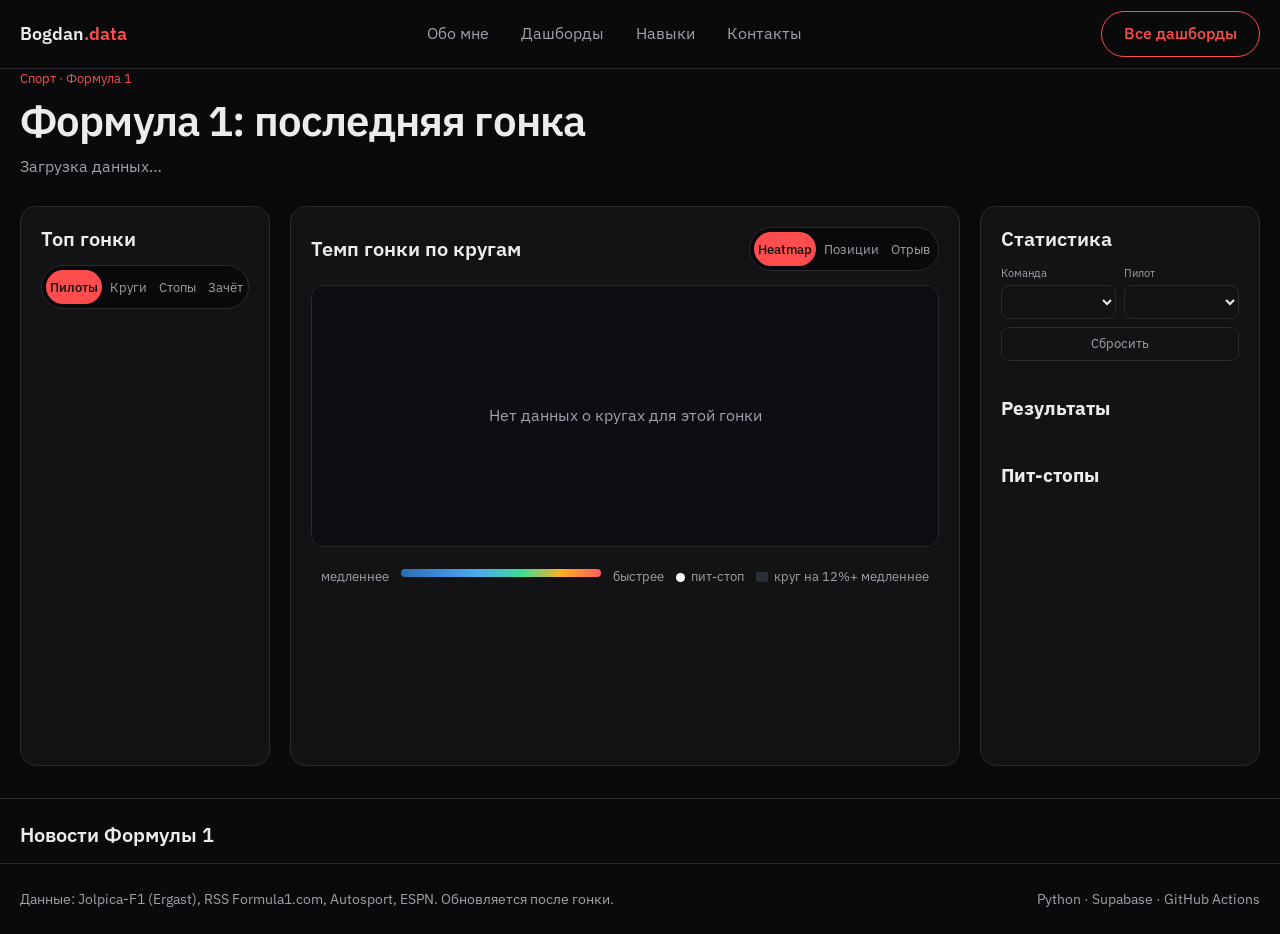
==== f1.html @ da3ca157 "Add files via upload" ====
<!doctype html>
<html lang="ru">
<head>
<meta charset="utf-8">
<meta name="viewport" content="width=device-width, initial-scale=1">
<title>Формула 1: последняя гонка | Bogdan Pinashin</title>
<meta name="description" content="Темп гонки по кругам, позиции, пит-стопы, чемпионат и новости последнего Гран-при Формулы 1.">
<meta name="theme-color" content="#0A0A0C">
<link rel="preconnect" href="https://fonts.googleapis.com">
<link rel="preconnect" href="https://fonts.gstatic.com" crossorigin>
<link rel="stylesheet" href="https://fonts.googleapis.com/css2?family=IBM+Plex+Mono:wght@400;500&family=IBM+Plex+Sans:wght@400;500;600&display=swap">
<link rel="stylesheet" href="style.css">
<link rel="stylesheet" href="sport.css">
<link rel="stylesheet" href="f1.css">
</head>
<body class="sport f1">

<header class="top">
  <div class="w">
    <a class="logo" href="index.html">Bogdan<span>.data</span></a>
    <nav class="nav" aria-label="Основное меню">
      <a href="index.html#about">Обо мне</a>
      <a href="index.html#dashboards">Дашборды</a>
      <a href="index.html#skills">Навыки</a>
      <a href="index.html#contacts">Контакты</a>
    </nav>
    <a class="btn" href="index.html#dashboards" style="border-color:var(--ac);color:var(--ac)">Все дашборды</a>
  </div>
</header>

<main>
  <section class="w head">
    <div class="lbl">Спорт · Формула 1</div>
    <h1 id="title">Формула 1: последняя гонка</h1>
    <p class="mu" id="subtitle">Загрузка данных…</p>
    <div class="results" id="results" role="group" aria-label="Подиум"></div>
  </section>

  <section class="w board">

    <!-- СЛЕВА: Топы -->
    <aside class="side side-left" aria-label="Лучшие пилоты, круги и пит-стопы">
      <h2>Топ гонки</h2>
      <p class="mu note" id="leftNote"></p>
      <div class="seg" role="group" aria-label="Что показать" id="leftTabs">
        <button type="button" data-view="drivers" aria-pressed="true">Пилоты</button>
        <button type="button" data-view="laps" aria-pressed="false">Круги</button>
        <button type="button" data-view="pits" aria-pressed="false">Стопы</button>
        <button type="button" data-view="standings" aria-pressed="false">Зачёт</button>
      </div>
      <ol class="rank-list" id="leftList"></ol>
    </aside>

    <!-- ЦЕНТР: Heatmap гонки -->
    <div class="card map-card">
      <div class="map-top">
        <h2 id="chartTitle">Темп гонки</h2>
        <div class="seg" role="group" aria-label="Режим графика" id="modes" style="width: auto; margin-bottom: 0;">
          <button type="button" data-mode="heat" aria-pressed="true">Heatmap</button>
          <button type="button" data-mode="pos" aria-pressed="false">Позиции</button>
          <button type="button" data-mode="gap" aria-pressed="false">Отрыв</button>
        </div>
      </div>
      <div class="chart" id="chart">
        <canvas id="cv" role="img" aria-label="График гонки"></canvas>
        <div class="tip" id="tip" hidden></div>
        <div class="empty" id="mapEmpty" hidden>Нет данных о кругах для этой гонки</div>
      </div>
      <div class="legend" id="legend"></div>
    </div>

    <!-- СПРАВА: Фильтры и статистика -->
    <aside class="side side-right" aria-label="Статистика гонки">
      <h2>Статистика</h2>
      <div class="filters">
        <label>Команда<select class="in" id="fTeam"></select></label>
        <label>Пилот<select class="in" id="fDriver"></select></label>
        <button type="button" class="reset" id="fReset">Сбросить</button>
      </div>
      <p class="mu note" id="selLabel"></p>
      <div class="kpis" id="kpis"></div>

      <h3>Результаты</h3>
      <div class="scroll"><table id="resTable"></table></div>

      <h3>Пит-стопы</h3>
      <div class="scroll"><table id="pitTable"></table></div>
    </aside>
  </section>

  <section class="w news-section">
    <h2>Новости Формулы 1</h2>
    <p class="mu note" id="newsNote"></p>
    <ul class="news" id="news"></ul>
  </section>
</main>

<footer>
  <div class="w mu">
    <span>Данные: Jolpica-F1 (Ergast), RSS Formula1.com, Autosport, ESPN. Обновляется после гонки.</span>
    <span>Python · Supabase · GitHub Actions</span>
  </div>
</footer>

<script src="f1.js"></script>
</body>
</html>
---- style.css ----
:root{
  --bg:#0A0A0C; --sf:#131316; --bd:#2A2A30; --tx:#ECECEF; --mu:#A0A0AA; --ac:#FF8A1F;
  --sans:'IBM Plex Sans',system-ui,sans-serif; --mono:'IBM Plex Mono',ui-monospace,monospace;
}
*{box-sizing:border-box}
html{scroll-behavior:smooth;scroll-padding-top:84px}
@media (prefers-reduced-motion:reduce){html{scroll-behavior:auto}}
body{margin:0;background:var(--bg);color:var(--tx);font-family:var(--sans);line-height:1.6;font-size:16px}
a{color:inherit;text-decoration:none}
a:focus-visible,button:focus-visible,input:focus-visible,textarea:focus-visible{outline:2px solid var(--ac);outline-offset:3px}
.w{max-width:1160px;margin:0 auto;padding:0 28px}
.row{display:flex;flex-wrap:wrap;gap:24px;align-items:center}
.mu{color:var(--mu)}
.mono{font-family:var(--mono)}
.card{background:var(--sf);border:1px solid var(--bd);border-radius:14px;padding:22px}
.btn{display:inline-flex;align-items:center;min-height:46px;padding:0 22px;border-radius:999px;font-weight:500;border:1px solid var(--bd);transition:border-color .15s,color .15s}
.btn:hover{border-color:var(--ac)}
.pri{background:var(--ac);color:#0A0A0C;border-color:var(--ac)}
.pri:hover{filter:brightness(1.08)}
.sec{border-top:1px solid var(--bd);padding:56px 0}
.lbl{color:var(--ac);font-size:13px;margin-bottom:8px}
h2{margin:0 0 22px;font-size:30px;line-height:1.2;font-weight:600}

/* шапка */
.top{position:sticky;top:0;z-index:10;background:rgba(10,10,12,.9);backdrop-filter:blur(8px);border-bottom:1px solid var(--bd)}
.top .w{display:flex;align-items:center;justify-content:space-between;min-height:68px;gap:16px}
.logo{font-weight:600;font-size:18px;white-space:nowrap}
.logo span{color:var(--ac)}
.nav{display:flex;gap:4px;overflow-x:auto;scrollbar-width:none}
.nav::-webkit-scrollbar{display:none}
.nav a{padding:0 14px;min-height:44px;display:flex;align-items:center;color:var(--mu);white-space:nowrap;border-radius:10px}
.nav a:hover{color:var(--tx)}

/* hero */
.hero{display:flex;flex-wrap:wrap;gap:48px;align-items:center;padding-top:64px;padding-bottom:64px}
.hero .txt{flex:1 1 440px}
h1{margin:6px 0 10px;font-size:clamp(40px,6vw,68px);line-height:1.05;font-weight:600;letter-spacing:-0.02em}
h1 span{color:var(--ac)}
.role{font-size:22px;margin-bottom:14px}
.hero p{max-width:48ch;margin:0 0 26px}
.status{display:flex;align-items:center;gap:10px;margin-top:22px;font-size:14px;color:var(--mu)}
.status i{width:8px;height:8px;border-radius:50%;background:#3DDC97}
.social{display:flex;flex-wrap:wrap;gap:10px;margin-top:14px}
.social .btn{font-family:var(--mono);font-size:17px}
.art{flex:1 1 360px;display:flex;justify-content:center}
.stage{position:relative;width:min(100%,440px);aspect-ratio:1/1}
.ring{position:absolute;inset:6%;border-radius:50%;border:2px solid var(--ac);opacity:.8}
.stage img{position:absolute;inset:11%;width:78%;height:78%;border-radius:50%;object-fit:cover;object-position:40% 40%;border:1px solid var(--bd);background:var(--sf)}
.chip{position:absolute;display:flex;align-items:center;gap:8px;padding:8px 14px;border-radius:12px;background:var(--sf);border:1px solid var(--bd);font-family:var(--mono);font-size:13px}
.btn {
    display: inline-flex;
    align-items: center;
    justify-content: center;
    gap: 10px; /* Отступ между иконкой и текстом */
}

/* При желании можно сделать иконки чуть крупнее самого текста */
.btn i {
    font-size: 1.2em; 
}


.chip svg{width:16px;height:16px;display:block}

/* обо мне */
.two{display:flex;flex-wrap:wrap;gap:48px;align-items:flex-start}
.facts{display:grid;gap:12px}
.facts div{display:flex;flex-wrap:wrap;justify-content:space-between;gap:8px}

/* дашборды */
.dash{display:grid;grid-template-columns:repeat(auto-fit,minmax(200px,1fr));gap:16px}
.dash a{border-top:3px solid var(--c);transition:transform .15s,border-color .15s}
.dash a:hover{transform:translateY(-3px)}
.dash b{font-size:18px}
.dash p{margin:8px 0 14px;font-size:15px;color:var(--mu)}
.dash span{font-family:var(--mono);font-size:13px;color:var(--c)}

/* навыки */
.skill{display:flex;justify-content:space-between;gap:8px}
.bar{height:6px;border-radius:3px;background:var(--bd);margin:8px 0 18px}
.bar i{display:block;height:100%;border-radius:3px;background:var(--ac)}
.tiles{display:grid;grid-template-columns:repeat(auto-fit,minmax(100px,1fr));gap:12px}
.tile{border:1px solid var(--bd);border-radius:12px;padding:16px 8px;text-align:center;background:var(--sf);font-family:var(--mono);font-size:13px;display:flex;flex-direction:column;align-items:center;gap:10px;transition:border-color .15s,transform .15s}
.tile:hover{border-color:var(--ac);transform:translateY(-2px)}
.tile svg{width:28px;height:28px;display:block}

/* форма */
form{display:grid;gap:12px}
label{font-size:14px;color:var(--mu)}
.in{width:100%;min-height:46px;background:var(--sf);border:1px solid var(--bd);border-radius:10px;color:var(--tx);padding:0 14px;font:inherit}
textarea.in{padding:12px 14px;resize:vertical}
.in:focus{border-color:var(--ac)}
button.btn{cursor:pointer;font:inherit;font-weight:500;justify-self:start}

footer{border-top:1px solid var(--bd);padding:24px 0;font-size:14px}
footer .w{display:flex;flex-wrap:wrap;justify-content:space-between;gap:12px}

@media (max-width:760px){
  .logo,.top .btn{display:none}
  .top .w{justify-content:flex-start}
  .hero{padding-top:36px}
  .chip{font-size:12px;padding:6px 10px;gap:6px}
  .chip svg{width:14px;height:14px}
}
---- sport.css ----
/* Страница спорта: акцент раздела синий, остальное берётся из style.css */
body.sport{--ac:#4DA3FF;--pink:#FF5C8A;--green:#3DDC97}

/* Ограничитель ширины 1480px и центрирование экрана */
body.sport .w{max-width:1586px; margin:0 auto; width:100%; padding:0 20px;}

select.in{color-scheme:dark;appearance:auto;padding-right:10px;width:100%}
.head{padding-top:24px;padding-bottom:16px}
.head h1{font-size:clamp(28px,4vw,42px);margin:0 0 10px;line-height:1.1;font-weight:600;letter-spacing:-.02em}
.head .mu{margin:0 0 16px}
section.w{margin-bottom:20px}
.card h2, .side h2{font-size:20px;margin:0 0 14px}
.card h3{font-size:15px;margin:16px 0 10px;color:var(--mu);font-weight:500}
.note{font-size:14px;margin:0 0 14px}

/* Итоги матчей сверху (карусель) */
.results{display:flex;gap:10px;overflow-x:auto;padding-bottom:10px;scrollbar-width:thin}
.chip-game{flex:0 0 auto;display:flex;align-items:center;gap:12px;min-height:44px;padding:8px 16px;background:var(--bg);border:1px solid var(--bd);border-radius:12px;color:var(--tx);cursor:pointer;font:inherit}
.chip-game:hover{border-color:var(--ac)}
.chip-game[aria-pressed=true]{background:var(--sf);border-color:var(--ac);box-shadow:0 0 0 1px var(--ac) inset}
.chip-game b{font-family:var(--mono);font-weight:500}
.chip-game .win{color:var(--tx)} .chip-game .lose{color:var(--mu)}

/* Переключатели табов (Игроки / Двойки / Тройки) */
.seg{display:flex;width:100%;gap:4px;padding:4px;background:var(--bg);border:1px solid var(--bd);border-radius:999px;margin-bottom:14px}
.seg button{flex:1;min-height:34px;padding:0 4px;border:0;border-radius:999px;background:transparent;color:var(--mu);font:inherit;font-size:12.5px;cursor:pointer;white-space:nowrap}
.seg button[aria-pressed=true]{background:var(--ac);color:#0A0A0C;font-weight:500}
.seg button:hover:not([aria-pressed=true]){color:var(--tx)}
.seg button[hidden]{display:none}

/* =========================================
   СЦЕНА (DASHBOARD GRID) 
   Слева лучшие -> По центру карта -> Справа стата 
========================================= */
.board{
  display:grid;
  grid-template-columns:minmax(250px,.9fr) minmax(0,2.7fr) minmax(290px,.95fr);
  gap:20px;
  align-items:stretch;
}
.board > .card, .board > .side{
  min-width:0;margin:0;
  background:var(--sf);padding:20px;border-radius:16px;border:1px solid var(--bd);
}
/* Боковые колонки не растягивают строку: высоту задаёт карта, лишнее прокручивается внутри */
.board > .side{contain:size;overflow-y:auto;scrollbar-width:thin;min-height:560px}

/* --- ЦЕНТР: Карта бросков --- */
.map-top{display:flex;flex-wrap:wrap;justify-content:space-between;align-items:center;gap:12px;margin-bottom:14px}
.map-top h2{margin:0}
.court{position:relative;width:min(100%, max(420px, calc((100vh - 250px) * 1.0638)));aspect-ratio:500/470;border-radius:12px;overflow:hidden;background:#0E141C;border:1px solid var(--bd);margin:0 auto}
.court canvas, .court svg{position:absolute;inset:0;width:100%;height:100%}
.court svg{color:rgba(255,255,255,.28);pointer-events:none}
.empty[hidden]{display:none}
.empty{position:absolute;inset:0;display:grid;place-items:center;color:var(--mu);background:rgba(10,10,12,.6);text-align:center;padding:20px}
.legend{display:flex;align-items:center;justify-content:center;gap:12px;flex-wrap:wrap;margin-top:14px;font-size:13px;color:var(--mu)}
.legend .bar{width:200px;height:8px;border-radius:4px}

/* --- СПРАВА: Фильтры и стата --- */
.filters{display:grid;grid-template-columns:1fr 1fr;gap:8px;margin:0 0 12px}
.filters label{display:block;margin:0;font-size:11px;color:var(--mu)}
.filters .in{min-height:34px;font-size:13px;padding:0 8px;margin:3px 0 0;border-radius:8px}
.filters label:nth-child(3){grid-column:1/-1}
.filters .reset{align-self:end;min-height:34px;border:1px solid var(--bd);border-radius:8px;background:transparent;color:var(--mu);font:inherit;font-size:13px;cursor:pointer}
.filters .reset:hover{color:var(--tx);border-color:var(--ac)}
.kpis{display:grid;grid-template-columns:repeat(3,1fr);gap:8px;margin-bottom:14px}
.kpi{background:var(--bg);border:1px solid var(--bd);border-radius:10px;padding:8px 4px;text-align:center}
.kpi .v{font-family:var(--mono);font-size:17px;line-height:1.2}
.kpi .l{font-size:11px;color:var(--mu);margin-top:2px;line-height:1.2}

/* Таблицы (справа внизу) */
.scroll{overflow-x:auto;scrollbar-width:thin}
table{width:100%;border-collapse:collapse;font-size:13px}
th,td{padding:8px 6px;text-align:right;border-bottom:1px solid var(--bd);white-space:nowrap}
th:first-child,td:first-child{text-align:left}
th{color:var(--mu);font-weight:500;font-size:12px;text-transform:uppercase;letter-spacing:0.05em}
td.mono,.mono{font-family:var(--mono)}
.share{display:block;height:4px;border-radius:2px;background:var(--bd);margin-top:5px;min-width:44px}
.share i{display:block;height:100%;border-radius:3px;background:var(--ac)}

/* --- СЛЕВА: Списки лучших (rank-list) --- */
.rank-list{list-style:none;margin:0;padding:0;display:grid;gap:8px}
.rank-list li{display:grid;grid-template-columns:26px 1fr auto;gap:10px;align-items:center;padding:10px 12px;background:var(--bg);border:1px solid var(--bd);border-radius:12px}
.rank{font-family:var(--mono);font-size:18px;color:var(--ac)}
.who b{display:block;font-weight:500;font-size:14px;line-height:1.35}
.who span{display:block;font-size:12px;color:var(--mu);margin-top:2px}
.score{font-family:var(--mono);font-size:18px;text-align:right}
.score small{display:block;font-size:11px;color:var(--mu);text-transform:uppercase}

/* =========================================
   НОВОСТИ (ПОД СЦЕНОЙ)
========================================= */
.board{margin-bottom:0}
body.sport .news-section {
  margin-top: 32px;
  padding-top: 24px;
  border-top: 1px solid var(--bd);
}
.news-section h2 {font-size: 20px; margin-bottom: 16px;}
.news{list-style:none;margin:0;padding:0;display:grid;grid-template-columns:repeat(auto-fill,minmax(320px,1fr));gap:12px}
.news li{padding:16px;background:var(--bg);border:1px solid var(--bd);border-radius:12px}
.news a{display:-webkit-box;-webkit-line-clamp:2;-webkit-box-orient:vertical;overflow:hidden;font-size:14px;font-weight:500;line-height:1.4}
.news a:hover{color:var(--ac)}
.news .meta{display:block;font-size:12px;color:var(--mu);margin-top:10px}
.error{color:var(--pink);font-size:14px;margin:10px 0}

/* =========================================
   АДАПТИВНОСТЬ
========================================= */
@media (max-width:1280px){
  .board{grid-template-columns:250px minmax(0,1fr) 280px;}
}
@media (max-width:1024px){
  /* Узкий экран: карта сверху на всю ширину, боковые блоки под ней */
  .board{grid-template-columns:1fr 1fr;}
  .board > .side{contain:none;overflow:visible;min-height:0}
  .map-card{grid-column:1/-1;grid-row:1;}
  .court{width:100%}
}
@media (max-width:760px){
  /* Мобилка: одна колонка */
  .board{grid-template-columns:1fr;}
  .side-right{order:2;} 
  .side-left{order:3;}
  .head{padding-top:20px}
}
---- f1.css ----
/* Страница Формулы 1: общая сетка берётся из sport.css, здесь только отличия */
body.f1{--ac:#FF4D4D}
.filters .reset{grid-column:1/-1}
.chart{position:relative;width:100%;border-radius:12px;background:#0E141C;border:1px solid var(--bd);overflow:hidden}
.chart canvas{display:block;width:100%}
.tip{position:absolute;z-index:3;pointer-events:none;padding:6px 10px;border-radius:8px;background:rgba(10,10,12,.94);border:1px solid var(--bd);font-size:12px;line-height:1.4;white-space:nowrap;font-family:var(--mono)}
.tip[hidden]{display:none}
.legend .dot{display:inline-block;width:9px;height:9px;border-radius:50%;background:#fff;margin-right:6px;vertical-align:-1px}
.legend .gray{display:inline-block;width:12px;height:10px;border-radius:2px;background:#2A2F3A;margin-right:6px;vertical-align:-1px}
.team-dot{display:inline-block;width:9px;height:9px;border-radius:2px;margin-right:7px;vertical-align:0}
.chip-game .team-dot{margin:0}
td .team-dot{margin-right:6px}

/* KPI в узкой колонке: время круга не должно вылезать за ячейку */
.f1 .kpi{min-width:0;overflow:hidden}
.f1 .kpi .v{font-size:14px;white-space:nowrap}
.f1 .kpi .l{font-size:10.5px}
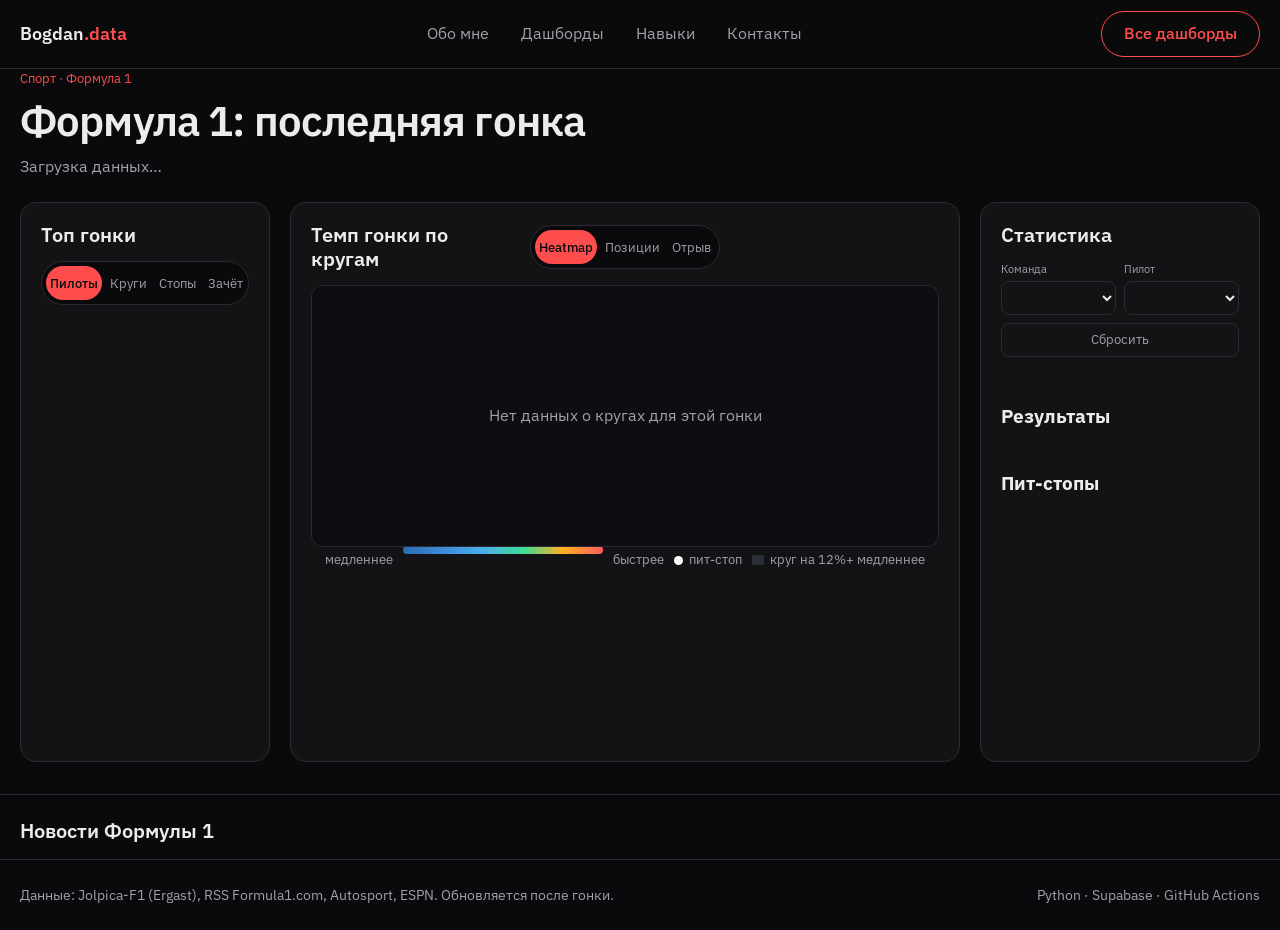
==== commit 92cda6d3: "Revert "переупаковка" This reverts commit d1fe6488740971054da1338d2464e15601ff1ac0." ====
--- a/f1.html
+++ b/f1.html
@@ -3,26 +3,27 @@
 <head>
 <meta charset="utf-8">
 <meta name="viewport" content="width=device-width, initial-scale=1">
+<link rel="icon" type="image/svg+xml" href="../assets/img/favicon.svg">
 <title>Формула 1: последняя гонка | Bogdan Pinashin</title>
 <meta name="description" content="Темп гонки по кругам, позиции, пит-стопы, чемпионат и новости последнего Гран-при Формулы 1.">
 <meta name="theme-color" content="#0A0A0C">
 <link rel="preconnect" href="https://fonts.googleapis.com">
 <link rel="preconnect" href="https://fonts.gstatic.com" crossorigin>
 <link rel="stylesheet" href="https://fonts.googleapis.com/css2?family=IBM+Plex+Mono:wght@400;500&family=IBM+Plex+Sans:wght@400;500;600&display=swap">
-<link rel="stylesheet" href="style.css">
-<link rel="stylesheet" href="sport.css">
-<link rel="stylesheet" href="f1.css">
+<link rel="stylesheet" href="../assets/css/style.css">
+<link rel="stylesheet" href="../assets/css/sport.css">
+<link rel="stylesheet" href="../assets/css/f1.css">
 </head>
 <body class="sport f1">
 
 <header class="top">
   <div class="w">
-    <a class="logo" href="index.html">Bogdan<span>.data</span></a>
+    <a class="logo" href="../index.html">Bogdan<span>.data</span></a>
     <nav class="nav" aria-label="Основное меню">
-      <a href="index.html#about">Обо мне</a>
-      <a href="index.html#dashboards">Дашборды</a>
-      <a href="index.html#skills">Навыки</a>
-      <a href="index.html#contacts">Контакты</a>
+      <a href="../index.html#about">Обо мне</a>
+      <a href="../index.html#dashboards">Дашборды</a>
+      <a href="../index.html#skills">Навыки</a>
+      <a href="../index.html#contacts">Контакты</a>
     </nav>
     <a class="btn" href="index.html#dashboards" style="border-color:var(--ac);color:var(--ac)">Все дашборды</a>
   </div>
@@ -102,6 +103,6 @@
   </div>
 </footer>
 
-<script src="f1.js"></script>
+<script src="../assets/js/f1.js"></script>
 </body>
 </html>
--- a/assets/css/style.css
+++ b/assets/css/style.css
@@ -0,0 +1,104 @@
+:root{
+  --bg:#0A0A0C; --sf:#131316; --bd:#2A2A30; --tx:#ECECEF; --mu:#A0A0AA; --ac:#FF8A1F;
+  --sans:'IBM Plex Sans',system-ui,sans-serif; --mono:'IBM Plex Mono',ui-monospace,monospace;
+}
+*{box-sizing:border-box}
+html{scroll-behavior:smooth;scroll-padding-top:84px}
+@media (prefers-reduced-motion:reduce){html{scroll-behavior:auto}}
+body{margin:0;background:var(--bg);color:var(--tx);font-family:var(--sans);line-height:1.6;font-size:16px}
+a{color:inherit;text-decoration:none}
+a:focus-visible,button:focus-visible,input:focus-visible,textarea:focus-visible{outline:2px solid var(--ac);outline-offset:3px}
+.w{max-width:1160px;margin:0 auto;padding:0 28px}
+.row{display:flex;flex-wrap:wrap;gap:24px;align-items:center}
+.mu{color:var(--mu)}
+.mono{font-family:var(--mono)}
+.card{background:var(--sf);border:1px solid var(--bd);border-radius:14px;padding:22px}
+.btn{display:inline-flex;align-items:center;min-height:46px;padding:0 22px;border-radius:999px;font-weight:500;border:1px solid var(--bd);transition:border-color .15s,color .15s}
+.btn:hover{border-color:var(--ac)}
+.pri{background:var(--ac);color:#0A0A0C;border-color:var(--ac)}
+.pri:hover{filter:brightness(1.08)}
+.sec{border-top:1px solid var(--bd);padding:56px 0}
+.lbl{color:var(--ac);font-size:13px;margin-bottom:8px}
+h2{margin:0 0 22px;font-size:30px;line-height:1.2;font-weight:600}
+
+/* шапка */
+.top{position:sticky;top:0;z-index:10;background:rgba(10,10,12,.9);backdrop-filter:blur(8px);border-bottom:1px solid var(--bd)}
+.top .w{display:flex;align-items:center;justify-content:space-between;min-height:68px;gap:16px}
+.logo{font-weight:600;font-size:18px;white-space:nowrap}
+.logo span{color:var(--ac)}
+.nav{display:flex;gap:4px;overflow-x:auto;scrollbar-width:none}
+.nav::-webkit-scrollbar{display:none}
+.nav a{padding:0 14px;min-height:44px;display:flex;align-items:center;color:var(--mu);white-space:nowrap;border-radius:10px}
+.nav a:hover{color:var(--tx)}
+
+/* hero */
+.hero{display:flex;flex-wrap:wrap;gap:48px;align-items:center;padding-top:64px;padding-bottom:64px}
+.hero .txt{flex:1 1 440px}
+h1{margin:6px 0 10px;font-size:clamp(40px,6vw,68px);line-height:1.05;font-weight:600;letter-spacing:-0.02em}
+h1 span{color:var(--ac)}
+.role{font-size:22px;margin-bottom:14px}
+.hero p{max-width:48ch;margin:0 0 26px}
+.status{display:flex;align-items:center;gap:10px;margin-top:22px;font-size:14px;color:var(--mu)}
+.status i{width:8px;height:8px;border-radius:50%;background:#3DDC97}
+.social{display:flex;flex-wrap:wrap;gap:10px;margin-top:14px}
+.social .btn{font-family:var(--mono);font-size:17px}
+.art{flex:1 1 360px;display:flex;justify-content:center}
+.stage{position:relative;width:min(100%,440px);aspect-ratio:1/1}
+.ring{position:absolute;inset:6%;border-radius:50%;border:2px solid var(--ac);opacity:.8}
+.stage img{position:absolute;inset:11%;width:78%;height:78%;border-radius:50%;object-fit:cover;object-position:40% 40%;border:1px solid var(--bd);background:var(--sf)}
+.chip{position:absolute;display:flex;align-items:center;gap:8px;padding:8px 14px;border-radius:12px;background:var(--sf);border:1px solid var(--bd);font-family:var(--mono);font-size:13px}
+.btn {
+    display: inline-flex;
+    align-items: center;
+    justify-content: center;
+    gap: 10px; /* Отступ между иконкой и текстом */
+}
+
+/* При желании можно сделать иконки чуть крупнее самого текста */
+.btn i {
+    font-size: 1.2em; 
+}
+
+
+.chip svg{width:16px;height:16px;display:block}
+
+/* обо мне */
+.two{display:flex;flex-wrap:wrap;gap:48px;align-items:flex-start}
+.facts{display:grid;gap:12px}
+.facts div{display:flex;flex-wrap:wrap;justify-content:space-between;gap:8px}
+
+/* дашборды */
+.dash{display:grid;grid-template-columns:repeat(auto-fit,minmax(200px,1fr));gap:16px}
+.dash a{border-top:3px solid var(--c);transition:transform .15s,border-color .15s}
+.dash a:hover{transform:translateY(-3px)}
+.dash b{font-size:18px}
+.dash p{margin:8px 0 14px;font-size:15px;color:var(--mu)}
+.dash span{font-family:var(--mono);font-size:13px;color:var(--c)}
+
+/* навыки */
+.skill{display:flex;justify-content:space-between;gap:8px}
+.bar{height:6px;border-radius:3px;background:var(--bd);margin:8px 0 18px}
+.bar i{display:block;height:100%;border-radius:3px;background:var(--ac)}
+.tiles{display:grid;grid-template-columns:repeat(auto-fit,minmax(100px,1fr));gap:12px;margin-top: 40px;}
+.tile{border:1px solid var(--bd);border-radius:12px;padding:16px 8px;text-align:center;background:var(--sf);font-family:var(--mono);font-size:13px;display:flex;flex-direction:column;align-items:center;gap:10px;transition:border-color .15s,transform .15s}
+.tile:hover{border-color:var(--ac);transform:translateY(-2px)}
+.tile svg{width:28px;height:28px;display:block}
+
+/* форма */
+form{display:grid;gap:12px}
+label{font-size:14px;color:var(--mu)}
+.in{width:100%;min-height:46px;background:var(--sf);border:1px solid var(--bd);border-radius:10px;color:var(--tx);padding:0 14px;font:inherit}
+textarea.in{padding:12px 14px;resize:vertical}
+.in:focus{border-color:var(--ac)}
+button.btn{cursor:pointer;font:inherit;font-weight:500;justify-self:start}
+
+footer{border-top:1px solid var(--bd);padding:24px 0;font-size:14px}
+footer .w{display:flex;flex-wrap:wrap;justify-content:space-between;gap:12px}
+
+@media (max-width:760px){
+  .logo,.top .btn{display:none}
+  .top .w{justify-content:flex-start}
+  .hero{padding-top:36px}
+  .chip{font-size:12px;padding:6px 10px;gap:6px}
+  .chip svg{width:14px;height:14px}
+}
--- a/assets/css/sport.css
+++ b/assets/css/sport.css
@@ -0,0 +1,219 @@
+/* Страница спорта: акцент раздела синий, остальное берётся из style.css */
+body.sport{--ac:#4DA3FF;--pink:#FF5C8A;--green:#3DDC97}
+
+/* Ограничитель ширины 1480px и центрирование экрана */
+body.sport .w{max-width:1586px; margin:0 auto; width:100%; padding:0 20px;}
+
+select.in{color-scheme:dark;appearance:auto;padding-right:10px;width:100%}
+.head{padding-top:24px;padding-bottom:16px}
+.head h1{font-size:clamp(28px,4vw,42px);margin:0 0 10px;line-height:1.1;font-weight:600;letter-spacing:-.02em}
+.head .mu{margin:0 0 16px}
+section.w{margin-bottom:20px}
+.card h2, .side h2{font-size:20px;margin:0 0 14px}
+.card h3{font-size:15px;margin:16px 0 10px;color:var(--mu);font-weight:500}
+.note{font-size:14px;margin:0 0 14px}
+
+/* =========================================
+   ШАПКА: заголовок и табло матчей в одной карточке
+========================================= */
+.head{padding-top:20px;padding-bottom:4px}
+.hero-card{
+  position:relative;overflow:hidden;
+  display:grid;grid-template-columns:minmax(260px,.8fr) minmax(0,2fr);gap:28px;align-items:center;
+  padding:22px 26px;border:1px solid var(--bd);border-radius:16px;
+  background:
+    radial-gradient(900px 240px at 0% 0%, color-mix(in srgb,var(--ac) 16%, transparent), transparent 65%),
+    var(--sf);
+}
+.hero-card::before{content:"";position:absolute;left:0;top:18px;bottom:18px;width:3px;border-radius:0 3px 3px 0;background:var(--ac)}
+.crumbs{display:flex;flex-wrap:wrap;align-items:center;gap:8px;font-size:13px;color:var(--mu);margin-bottom:6px}
+.crumbs a:hover{color:var(--ac)}
+.crumbs b{color:var(--tx);font-weight:500}
+.hero-text h1{font-size:clamp(26px,3.2vw,38px);margin:0 0 6px;line-height:1.1}
+.hero-text .mu{margin:0;font-size:14px}
+.hero-label{font-size:12px;color:var(--mu);margin-bottom:8px}
+
+/* Табло матчей */
+.results{display:flex;gap:10px;overflow-x:auto;padding-bottom:6px;scrollbar-width:thin}
+.chip-game{flex:0 0 auto;display:flex;flex-direction:column;align-items:stretch;gap:5px;min-width:122px;padding:9px 12px;background:rgba(10,10,12,.55);border:1px solid var(--bd);border-radius:12px;color:var(--tx);cursor:pointer;font:inherit;text-align:left;transition:border-color .15s,transform .15s}
+.chip-game:hover{border-color:var(--ac);transform:translateY(-1px)}
+.chip-game[aria-pressed=true]{background:color-mix(in srgb,var(--ac) 10%,var(--sf));border-color:var(--ac);box-shadow:0 0 0 1px var(--ac) inset}
+.chip-game.all{justify-content:center;align-items:center;min-width:92px;font-size:14px}
+.tm{display:flex;align-items:center;gap:8px;line-height:1.2}
+.tm .ab{flex:1;font-size:13px;letter-spacing:.02em}
+.tm b{font-family:var(--mono);font-weight:500;font-size:14px}
+.tm.lose{color:var(--mu)}
+
+/* Логотипы команд и фото игроков */
+.tlogo,.tbadge{width:20px;height:20px;flex:0 0 auto;object-fit:contain}
+.tbadge{display:inline-grid;place-items:center;border-radius:6px;background:var(--bd);color:var(--mu);font:600 8px var(--mono)}
+.avatar{flex:0 0 auto;width:40px;height:40px;border-radius:50%;object-fit:cover;object-position:50% 8%;background:linear-gradient(160deg,#27324a,#161c26);border:1px solid var(--bd)}
+.avatar.sm{width:28px;height:28px}
+.avatar.lg{width:76px;height:76px;border-radius:16px}
+.avatar.initials{display:inline-grid;place-items:center;font:500 13px var(--mono);color:var(--mu)}
+.avatar.lg.initials{font-size:22px}
+.avatars{display:flex;margin-top:8px;grid-column:1/-1}
+.avatars .avatar{margin-left:-8px;box-shadow:0 0 0 2px var(--bg)}
+.avatars .avatar:first-child{margin-left:0}
+
+/* Переключатели табов (Игроки / Двойки / Тройки) */
+.seg{display:flex;width:100%;gap:4px;padding:4px;background:var(--bg);border:1px solid var(--bd);border-radius:999px;margin-bottom:14px}
+.seg button{flex:1;min-height:34px;padding:0 4px;border:0;border-radius:999px;background:transparent;color:var(--mu);font:inherit;font-size:12.5px;cursor:pointer;white-space:nowrap}
+.seg button[aria-pressed=true]{background:var(--ac);color:#0A0A0C;font-weight:500}
+.seg button:hover:not([aria-pressed=true]){color:var(--tx)}
+.seg button[hidden]{display:none}
+
+/* =========================================
+   СЦЕНА (DASHBOARD GRID) 
+   Слева лучшие -> По центру карта -> Справа стата 
+========================================= */
+.board{
+  display:grid;
+  grid-template-columns:minmax(250px,.9fr) minmax(0,2.7fr) minmax(290px,.95fr);
+  gap:20px;
+  align-items:stretch;
+}
+.board > .card, .board > .side{
+  min-width:0;margin:0;
+  background:var(--sf);padding:20px;border-radius:16px;border:1px solid var(--bd);
+}
+/* Боковые колонки не растягивают строку: высоту задаёт карта, лишнее прокручивается внутри */
+.board > .side{contain:size;overflow-y:auto;scrollbar-width:thin;min-height:560px}
+
+/* --- ЦЕНТР: Карта бросков --- */
+.map-top {
+    display: grid;
+    grid-template-columns: 1fr auto 1fr; 
+    align-items: center;
+    margin-bottom: 14px;
+    gap: 12px;
+}
+.map-top h2{margin:0;justify-self: start; /* Прижимаем заголовок к левому краю */}
+.map-top .seg {
+    margin: 0;
+    justify-self: end; /* Прижимаем кнопки к правому краю */
+}
+.court{position:relative;--ar:1.0357;aspect-ratio:var(--ar);width:min(100%, max(460px, calc((100vh - 220px) * var(--ar))));border-radius:12px;overflow:hidden;background:#0E141C;border:1px solid var(--bd);margin:0 auto}
+.court canvas, .court svg{position:absolute;inset:0;width:100%;height:100%}
+.court svg{color:rgba(255,255,255,.3);pointer-events:none}
+.court svg *{vector-effect:non-scaling-stroke}
+.empty[hidden]{display:none}
+.empty{position:absolute;inset:0;display:grid;place-items:center;color:var(--mu);background:rgba(10,10,12,.6);text-align:center;padding:20px}
+.legend {
+    display: flex;
+    align-items: center;
+    justify-content: center;
+    gap: 10px;
+    margin: 0; /* Убираем старый отступ в 14px, который тянул блок вниз */
+    font-size: 13px;
+    color: var(--mu);
+    line-height: 1; /* Выравнивает текст строго по центру полосы */
+}
+
+.legend .bar {
+    width: 200px;
+    height: 8px;
+    border-radius: 4px;
+    margin-top: -1px; /* Микро-коррекция для идеального визуального выравнивания шрифта */
+}
+@media (max-width: 760px) {
+    .map-top {
+        display: flex;
+        flex-wrap: wrap;
+        justify-content: center;
+    }
+}
+
+
+
+
+/* --- СПРАВА: Фильтры и стата --- */
+.filters{display:grid;grid-template-columns:1fr 1fr;gap:8px;margin:0 0 12px}
+.filters label{display:block;margin:0;font-size:11px;color:var(--mu)}
+.filters .in{min-height:34px;font-size:13px;padding:0 8px;margin:3px 0 0;border-radius:8px}
+.filters label:nth-child(3){grid-column:1/-1}
+.filters .reset{align-self:end;min-height:34px;border:1px solid var(--bd);border-radius:8px;background:transparent;color:var(--mu);font:inherit;font-size:13px;cursor:pointer}
+.filters .reset:hover{color:var(--tx);border-color:var(--ac)}
+.kpis{display:grid;grid-template-columns:repeat(3,1fr);gap:8px;margin-bottom:14px}
+.kpi{background:var(--bg);border:1px solid var(--bd);border-radius:10px;padding:8px 4px;text-align:center}
+.kpi .v{font-family:var(--mono);font-size:17px;line-height:1.2}
+.kpi .l{font-size:11px;color:var(--mu);margin-top:2px;line-height:1.2}
+
+.player-card{display:flex;align-items:center;gap:14px;padding:12px;margin:0 0 12px;border:1px solid var(--bd);border-radius:12px;background:linear-gradient(135deg,color-mix(in srgb,var(--ac) 12%,var(--bg)),var(--bg))}
+.player-card b{display:block;font-size:16px;line-height:1.25}
+.player-card .meta{display:flex;align-items:center;gap:6px;flex-wrap:wrap;font-size:12px;color:var(--mu);margin-top:3px}
+.player-card[hidden]{display:none}
+#selLabel{display:flex;align-items:center;gap:8px;flex-wrap:wrap}
+
+/* Подсказки при наведении на ячейки статистики */
+[data-tip]{cursor:help}
+th[data-tip]{text-decoration:underline dotted var(--mu);text-underline-offset:4px}
+td[data-tip]:hover{background:rgba(255,255,255,.045)}
+.kpi[data-tip]{transition:border-color .15s}
+.kpi[data-tip]:hover,.kpi[data-tip]:focus-visible{border-color:var(--ac);outline:none}
+.tt{position:fixed;z-index:1000;max-width:290px;padding:9px 11px;border-radius:9px;background:rgba(10,10,12,.97);border:1px solid var(--bd);box-shadow:0 10px 30px rgba(0,0,0,.45);font-size:12.5px;line-height:1.5;white-space:pre-line;pointer-events:none;color:var(--tx)}
+.tt[hidden]{display:none}
+
+/* Таблицы (справа внизу) */
+.scroll{overflow-x:auto;scrollbar-width:thin}
+table{width:100%;border-collapse:collapse;font-size:13px}
+th,td{padding:8px 6px;text-align:right;border-bottom:1px solid var(--bd);white-space:nowrap}
+th:first-child,td:first-child{text-align:left}
+th{color:var(--mu);font-weight:500;font-size:12px;text-transform:uppercase;letter-spacing:0.05em}
+td.mono,.mono{font-family:var(--mono)}
+.share{display:block;height:4px;border-radius:2px;background:var(--bd);margin-top:5px;min-width:44px}
+.share i{display:block;height:100%;border-radius:3px;background:var(--ac)}
+
+/* --- СЛЕВА: Списки лучших (rank-list) --- */
+.rank-list{list-style:none;margin:0;padding:0;display:grid;gap:8px}
+.rank-list li{display:grid;grid-template-columns:26px 1fr auto;gap:10px;align-items:center;padding:10px 12px;background:var(--bg);border:1px solid var(--bd);border-radius:12px}
+.rank{font-family:var(--mono);font-size:18px;color:var(--ac)}
+.rank-list li.has-avatar{grid-template-columns:26px 64px 1fr auto}
+.rank-list .avatar {
+    width: 64px;
+    height: 64px;
+}
+.who b{display:block;font-weight:500;font-size:14px;line-height:1.35}
+.who span{display:flex;align-items:center;gap:6px;flex-wrap:wrap;font-size:12px;color:var(--mu);margin-top:2px}
+.who .tlogo,.who .tbadge{width:16px;height:16px}
+.score{font-family:var(--mono);font-size:18px;text-align:right}
+.score small{display:block;font-size:11px;color:var(--mu);text-transform:uppercase}
+
+/* =========================================
+   НОВОСТИ (ПОД СЦЕНОЙ)
+========================================= */
+.board{margin-bottom:0}
+body.sport .news-section {
+  margin-top: 32px;
+  padding-top: 24px;
+  border-top: 1px solid var(--bd);
+}
+.news-section h2 {font-size: 20px; margin-bottom: 16px;}
+.news{list-style:none;margin:0;padding:0;display:grid;grid-template-columns:repeat(auto-fill,minmax(320px,1fr));gap:12px}
+.news li{padding:16px;background:var(--bg);border:1px solid var(--bd);border-radius:12px}
+.news a{display:-webkit-box;-webkit-line-clamp:2;-webkit-box-orient:vertical;overflow:hidden;font-size:14px;font-weight:500;line-height:1.4}
+.news a:hover{color:var(--ac)}
+.news .meta{display:block;font-size:12px;color:var(--mu);margin-top:10px}
+.error{color:var(--pink);font-size:14px;margin:10px 0}
+
+/* =========================================
+   АДАПТИВНОСТЬ
+========================================= */
+@media (max-width:1280px){
+  .board{grid-template-columns:250px minmax(0,1fr) 280px;}
+}
+@media (max-width:1024px){
+  .hero-card{grid-template-columns:1fr;gap:16px}
+  /* Узкий экран: карта сверху на всю ширину, боковые блоки под ней */
+  .board{grid-template-columns:1fr 1fr;}
+  .board > .side{contain:none;overflow:visible;min-height:0}
+  .map-card{grid-column:1/-1;grid-row:1;}
+  .court{width:100%}
+}
+@media (max-width:760px){
+  /* Мобилка: одна колонка */
+  .board{grid-template-columns:1fr;}
+  .side-right{order:2;} 
+  .side-left{order:3;}
+  .head{padding-top:20px}
+}
--- a/assets/css/f1.css
+++ b/assets/css/f1.css
@@ -0,0 +1,17 @@
+/* Страница Формулы 1: общая сетка берётся из sport.css, здесь только отличия */
+body.f1{--ac:#FF4D4D}
+.filters .reset{grid-column:1/-1}
+.chart{position:relative;width:100%;border-radius:12px;background:#0E141C;border:1px solid var(--bd);overflow:hidden}
+.chart canvas{display:block;width:100%}
+.tip{position:absolute;z-index:3;pointer-events:none;padding:6px 10px;border-radius:8px;background:rgba(10,10,12,.94);border:1px solid var(--bd);font-size:12px;line-height:1.4;white-space:nowrap;font-family:var(--mono)}
+.tip[hidden]{display:none}
+.legend .dot{display:inline-block;width:9px;height:9px;border-radius:50%;background:#fff;margin-right:6px;vertical-align:-1px}
+.legend .gray{display:inline-block;width:12px;height:10px;border-radius:2px;background:#2A2F3A;margin-right:6px;vertical-align:-1px}
+.team-dot{display:inline-block;width:9px;height:9px;border-radius:2px;margin-right:7px;vertical-align:0}
+.chip-game .team-dot{margin:0}
+td .team-dot{margin-right:6px}
+
+/* KPI в узкой колонке: время круга не должно вылезать за ячейку */
+.f1 .kpi{min-width:0;overflow:hidden}
+.f1 .kpi .v{font-size:14px;white-space:nowrap}
+.f1 .kpi .l{font-size:10.5px}
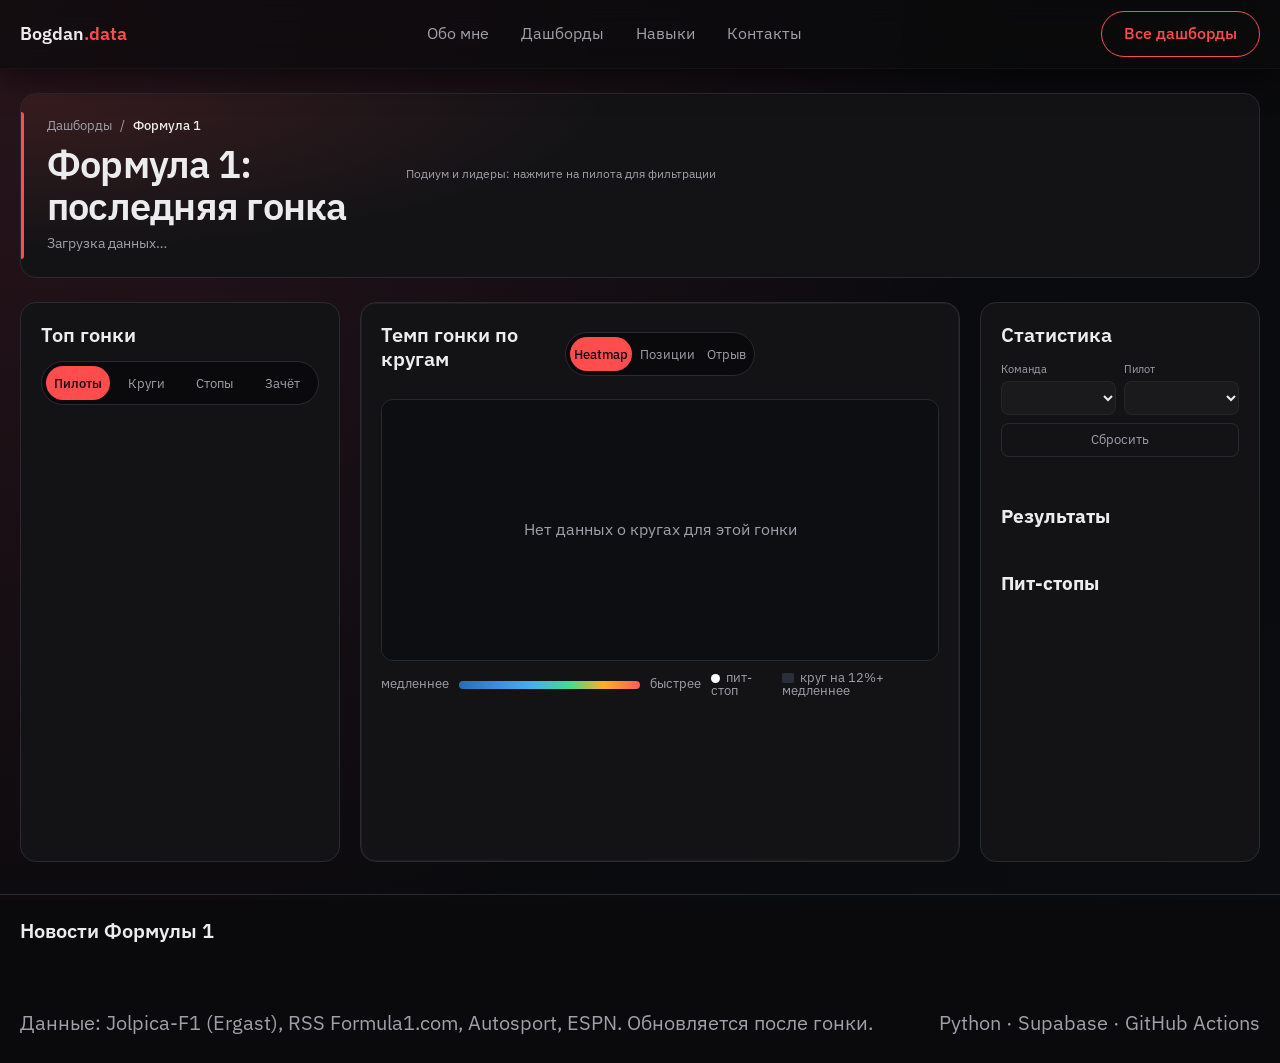
==== commit 355eb759: "update f1 dash" ====
--- a/f1.html
+++ b/f1.html
@@ -3,27 +3,27 @@
 <head>
 <meta charset="utf-8">
 <meta name="viewport" content="width=device-width, initial-scale=1">
-<link rel="icon" type="image/svg+xml" href="../assets/img/favicon.svg">
+<link rel="icon" type="image/svg+xml" href="assets/img/favicon.svg">
 <title>Формула 1: последняя гонка | Bogdan Pinashin</title>
 <meta name="description" content="Темп гонки по кругам, позиции, пит-стопы, чемпионат и новости последнего Гран-при Формулы 1.">
 <meta name="theme-color" content="#0A0A0C">
 <link rel="preconnect" href="https://fonts.googleapis.com">
 <link rel="preconnect" href="https://fonts.gstatic.com" crossorigin>
 <link rel="stylesheet" href="https://fonts.googleapis.com/css2?family=IBM+Plex+Mono:wght@400;500&family=IBM+Plex+Sans:wght@400;500;600&display=swap">
-<link rel="stylesheet" href="../assets/css/style.css">
-<link rel="stylesheet" href="../assets/css/sport.css">
-<link rel="stylesheet" href="../assets/css/f1.css">
+<link rel="stylesheet" href="assets/css/style.css">
+<link rel="stylesheet" href="assets/css/sport.css">
+<link rel="stylesheet" href="assets/css/f1.css">
 </head>
 <body class="sport f1">
 
 <header class="top">
   <div class="w">
-    <a class="logo" href="../index.html">Bogdan<span>.data</span></a>
+    <a class="logo" href="index.html">Bogdan<span>.data</span></a>
     <nav class="nav" aria-label="Основное меню">
-      <a href="../index.html#about">Обо мне</a>
-      <a href="../index.html#dashboards">Дашборды</a>
-      <a href="../index.html#skills">Навыки</a>
-      <a href="../index.html#contacts">Контакты</a>
+      <a href="index.html#about">Обо мне</a>
+      <a href="index.html#dashboards">Дашборды</a>
+      <a href="index.html#skills">Навыки</a>
+      <a href="index.html#contacts">Контакты</a>
     </nav>
     <a class="btn" href="index.html#dashboards" style="border-color:var(--ac);color:var(--ac)">Все дашборды</a>
   </div>
@@ -31,10 +31,19 @@
 
 <main>
   <section class="w head">
-    <div class="lbl">Спорт · Формула 1</div>
-    <h1 id="title">Формула 1: последняя гонка</h1>
-    <p class="mu" id="subtitle">Загрузка данных…</p>
-    <div class="results" id="results" role="group" aria-label="Подиум"></div>
+    <div class="hero-card">
+      <div class="hero-text">
+        <nav class="crumbs" aria-label="Навигация">
+          <a href="index.html#dashboards">Дашборды</a><span aria-hidden="true">/</span><b>Формула 1</b>
+        </nav>
+        <h1 id="title">Формула 1: последняя гонка</h1>
+        <p class="mu" id="subtitle">Загрузка данных…</p>
+      </div>
+      <div class="hero-games">
+        <div class="hero-label">Подиум и лидеры: нажмите на пилота для фильтрации</div>
+        <div class="results" id="results" role="group" aria-label="Подиум"></div>
+      </div>
+    </div>
   </section>
 
   <section class="w board">
@@ -103,6 +112,6 @@
   </div>
 </footer>
 
-<script src="../assets/js/f1.js"></script>
+<script src="assets/js/f1.js"></script>
 </body>
 </html>
--- a/assets/css/style.css
+++ b/assets/css/style.css
@@ -1,104 +1,679 @@
-:root{
-  --bg:#0A0A0C; --sf:#131316; --bd:#2A2A30; --tx:#ECECEF; --mu:#A0A0AA; --ac:#FF8A1F;
-  --sans:'IBM Plex Sans',system-ui,sans-serif; --mono:'IBM Plex Mono',ui-monospace,monospace;
-}
-*{box-sizing:border-box}
-html{scroll-behavior:smooth;scroll-padding-top:84px}
-@media (prefers-reduced-motion:reduce){html{scroll-behavior:auto}}
-body{margin:0;background:var(--bg);color:var(--tx);font-family:var(--sans);line-height:1.6;font-size:16px}
-a{color:inherit;text-decoration:none}
-a:focus-visible,button:focus-visible,input:focus-visible,textarea:focus-visible{outline:2px solid var(--ac);outline-offset:3px}
-.w{max-width:1160px;margin:0 auto;padding:0 28px}
-.row{display:flex;flex-wrap:wrap;gap:24px;align-items:center}
-.mu{color:var(--mu)}
-.mono{font-family:var(--mono)}
-.card{background:var(--sf);border:1px solid var(--bd);border-radius:14px;padding:22px}
-.btn{display:inline-flex;align-items:center;min-height:46px;padding:0 22px;border-radius:999px;font-weight:500;border:1px solid var(--bd);transition:border-color .15s,color .15s}
-.btn:hover{border-color:var(--ac)}
-.pri{background:var(--ac);color:#0A0A0C;border-color:var(--ac)}
-.pri:hover{filter:brightness(1.08)}
-.sec{border-top:1px solid var(--bd);padding:56px 0}
-.lbl{color:var(--ac);font-size:13px;margin-bottom:8px}
-h2{margin:0 0 22px;font-size:30px;line-height:1.2;font-weight:600}
-
-/* шапка */
-.top{position:sticky;top:0;z-index:10;background:rgba(10,10,12,.9);backdrop-filter:blur(8px);border-bottom:1px solid var(--bd)}
-.top .w{display:flex;align-items:center;justify-content:space-between;min-height:68px;gap:16px}
-.logo{font-weight:600;font-size:18px;white-space:nowrap}
-.logo span{color:var(--ac)}
-.nav{display:flex;gap:4px;overflow-x:auto;scrollbar-width:none}
-.nav::-webkit-scrollbar{display:none}
-.nav a{padding:0 14px;min-height:44px;display:flex;align-items:center;color:var(--mu);white-space:nowrap;border-radius:10px}
-.nav a:hover{color:var(--tx)}
-
-/* hero */
-.hero{display:flex;flex-wrap:wrap;gap:48px;align-items:center;padding-top:64px;padding-bottom:64px}
-.hero .txt{flex:1 1 440px}
-h1{margin:6px 0 10px;font-size:clamp(40px,6vw,68px);line-height:1.05;font-weight:600;letter-spacing:-0.02em}
-h1 span{color:var(--ac)}
-.role{font-size:22px;margin-bottom:14px}
-.hero p{max-width:48ch;margin:0 0 26px}
-.status{display:flex;align-items:center;gap:10px;margin-top:22px;font-size:14px;color:var(--mu)}
-.status i{width:8px;height:8px;border-radius:50%;background:#3DDC97}
-.social{display:flex;flex-wrap:wrap;gap:10px;margin-top:14px}
-.social .btn{font-family:var(--mono);font-size:17px}
-.art{flex:1 1 360px;display:flex;justify-content:center}
-.stage{position:relative;width:min(100%,440px);aspect-ratio:1/1}
-.ring{position:absolute;inset:6%;border-radius:50%;border:2px solid var(--ac);opacity:.8}
-.stage img{position:absolute;inset:11%;width:78%;height:78%;border-radius:50%;object-fit:cover;object-position:40% 40%;border:1px solid var(--bd);background:var(--sf)}
-.chip{position:absolute;display:flex;align-items:center;gap:8px;padding:8px 14px;border-radius:12px;background:var(--sf);border:1px solid var(--bd);font-family:var(--mono);font-size:13px}
+:root {
+  --bg: #0A0A0C; --sf: #131316; --bd: #2A2A30; --tx: #ECECEF; --mu: #A0A0AA; --ac: #FF8A1F;
+  --sans: 'IBM Plex Sans', system-ui, sans-serif; --mono: 'IBM Plex Mono', ui-monospace, monospace;
+}
+
+* { box-sizing: border-box; }
+
+html { 
+  scroll-behavior: smooth; 
+  scroll-padding-top: 84px; 
+}
+
+@media (prefers-reduced-motion: reduce) { 
+  html { scroll-behavior: auto; } 
+}
+
+body {
+    margin: 0;
+    background-color: var(--bg);
+    --grad-1: #FF8A1F;
+    --grad-2: #368FEE;
+    
+    background-image: 
+        radial-gradient(circle at 0% 0%, color-mix(in srgb, var(--grad-1) 13%, transparent) 0%, transparent 65%),
+        radial-gradient(circle at 100% 100%, color-mix(in srgb, var(--grad-2) 15%, transparent) 0%, transparent 65%);
+    background-size: 100% 100%;
+    background-attachment: fixed;
+    color: var(--tx);
+    font-family: var(--sans);
+    line-height: 1.6;
+    font-size: 16px;
+}
+
+/* Базовые стили и утилиты */
+a { color: inherit; text-decoration: none; }
+a:focus-visible, button:focus-visible, input:focus-visible, textarea:focus-visible { outline: 2px solid var(--ac); outline-offset: 3px; }
+
+.w { max-width: 1280px; margin: 0 auto; padding: 0 28px; }
+.row { display: flex; flex-wrap: wrap; gap: 24px; align-items: center; }
+.mu { font-size: 20px; color: var(--mu); }
+.mono { font-family: var(--mono); }
+
+.card {
+    background: rgba(255, 255, 255, 0.03); 
+    border: none;
+    box-shadow: inset 0 0 0 1px rgba(255, 255, 255, 0.05);
+    border-radius: 14px;
+    padding: 24px;
+}
+
 .btn {
     display: inline-flex;
     align-items: center;
     justify-content: center;
-    gap: 10px; /* Отступ между иконкой и текстом */
-}
-
-/* При желании можно сделать иконки чуть крупнее самого текста */
-.btn i {
-    font-size: 1.2em; 
-}
-
-
-.chip svg{width:16px;height:16px;display:block}
-
-/* обо мне */
-.two{display:flex;flex-wrap:wrap;gap:48px;align-items:flex-start}
-.facts{display:grid;gap:12px}
-.facts div{display:flex;flex-wrap:wrap;justify-content:space-between;gap:8px}
-
-/* дашборды */
-.dash{display:grid;grid-template-columns:repeat(auto-fit,minmax(200px,1fr));gap:16px}
-.dash a{border-top:3px solid var(--c);transition:transform .15s,border-color .15s}
-.dash a:hover{transform:translateY(-3px)}
-.dash b{font-size:18px}
-.dash p{margin:8px 0 14px;font-size:15px;color:var(--mu)}
-.dash span{font-family:var(--mono);font-size:13px;color:var(--c)}
-
-/* навыки */
-.skill{display:flex;justify-content:space-between;gap:8px}
-.bar{height:6px;border-radius:3px;background:var(--bd);margin:8px 0 18px}
-.bar i{display:block;height:100%;border-radius:3px;background:var(--ac)}
-.tiles{display:grid;grid-template-columns:repeat(auto-fit,minmax(100px,1fr));gap:12px;margin-top: 40px;}
-.tile{border:1px solid var(--bd);border-radius:12px;padding:16px 8px;text-align:center;background:var(--sf);font-family:var(--mono);font-size:13px;display:flex;flex-direction:column;align-items:center;gap:10px;transition:border-color .15s,transform .15s}
-.tile:hover{border-color:var(--ac);transform:translateY(-2px)}
-.tile svg{width:28px;height:28px;display:block}
-
-/* форма */
-form{display:grid;gap:12px}
-label{font-size:14px;color:var(--mu)}
-.in{width:100%;min-height:46px;background:var(--sf);border:1px solid var(--bd);border-radius:10px;color:var(--tx);padding:0 14px;font:inherit}
-textarea.in{padding:12px 14px;resize:vertical}
-.in:focus{border-color:var(--ac)}
-button.btn{cursor:pointer;font:inherit;font-weight:500;justify-self:start}
-
-footer{border-top:1px solid var(--bd);padding:24px 0;font-size:14px}
-footer .w{display:flex;flex-wrap:wrap;justify-content:space-between;gap:12px}
-
-@media (max-width:760px){
-  .logo,.top .btn{display:none}
-  .top .w{justify-content:flex-start}
-  .hero{padding-top:36px}
-  .chip{font-size:12px;padding:6px 10px;gap:6px}
-  .chip svg{width:14px;height:14px}
+    gap: 10px;
+    min-height: 46px;
+    padding: 0 22px;
+    border-radius: 999px;
+    font-weight: 500;
+    border: 1px solid var(--bd);
+    transition: border-color .15s, color .15s;
+}
+.btn:hover { border-color: var(--ac); }
+.btn i { font-size: 1.2em; }
+
+.pri { background: var(--ac); color: #0A0A0C; border-color: var(--ac); }
+.pri:hover { filter: brightness(1.08); }
+
+.sec { padding: 96px 0; }
+.lbl { color: var(--ac); font-size: 13px; margin-bottom: 8px; }
+h2 { margin: 0 0 22px; font-size: 30px; line-height: 1.2; font-weight: 600; }
+
+/* Шапка */
+.top {
+    position: sticky;
+    top: 0;
+    z-index: 10;
+    background: rgba(10, 10, 12, .7); 
+    backdrop-filter: blur(12px);
+    border-bottom: 1px solid rgba(255, 255, 255, 0.03);
+    box-shadow: 0 10px 30px rgba(0, 0, 0, 0.5);
+}
+.top .w { display: flex; align-items: center; justify-content: space-between; min-height: 68px; gap: 16px; }
+.logo { font-weight: 600; font-size: 18px; white-space: nowrap; }
+.logo span { color: var(--ac); }
+.nav { display: flex; gap: 4px; overflow-x: auto; scrollbar-width: none; }
+.nav::-webkit-scrollbar { display: none; }
+.nav a { padding: 0 14px; min-height: 44px; display: flex; align-items: center; color: var(--mu); white-space: nowrap; border-radius: 10px; }
+.nav a:hover { color: var(--tx); }
+
+
+
+/* Главный экран (Hero) */
+.hero { display: flex; flex-wrap: wrap; gap: 48px; align-items: center; padding-top: 64px; padding-bottom: 64px; }
+.hero .txt { flex: 1 1 440px; }
+h1 { margin: 6px 0 10px; font-size: clamp(40px, 6vw, 68px); line-height: 1.05; font-weight: 600; letter-spacing: -0.02em; }
+h1 span { color: var(--ac); }
+.role { font-size: 22px; margin-bottom: 14px; }
+.hero p { max-width: 48ch; margin: 0 0 26px; }
+.status { display: flex; align-items: center; gap: 10px; margin-top: 22px; font-size: 14px; color: var(--mu); }
+.status i { width: 8px; height: 8px; border-radius: 50%; background: #3DDC97; }
+.social { display: flex; flex-wrap: wrap; gap: 10px; margin-top: 14px; }
+.social .btn { font-family: var(--mono); font-size: 17px; }
+
+.art { flex: 1 1 360px; display: flex; justify-content: center; }
+.stage { position: relative; width: min(100%, 440px); aspect-ratio: 1/1; }
+.stage img {
+    position: absolute;
+    inset: 11%;
+    width: 78%;
+    height: 78%;
+    border-radius: 50%;
+    object-fit: cover;
+    object-position: 40% 40%;
+    border: 1px solid var(--bd);
+    background: var(--sf);
+    transition: transform 0.5s cubic-bezier(0.175, 0.885, 0.32, 1.275); 
+}
+
+@keyframes spin {
+    from { transform: scale(1.05) rotate(0deg); }
+    to { transform: scale(1.02) rotate(360deg); }
+}
+
+.ring {
+    position: absolute;
+    inset: 6%;
+    border-radius: 50%;
+    border: 2px dashed var(--ac);
+    opacity: .8;
+    transition: opacity 0.9s ease-out; 
+    z-index: 2;
+}
+
+.stage:hover .ring {
+    opacity: 1;
+    animation: spin 12s linear infinite; 
+}
+.stage:hover img { transform: scale(1.05); }
+
+.chip {
+    position: absolute;
+    display: flex;
+    align-items: center;
+    gap: 8px;
+    padding: 8px 14px;
+    border-radius: 12px;
+    background: var(--sf);
+    border: 1px solid var(--bd);
+    font-family: var(--mono);
+    font-size: 13px;
+    z-index: 10;
+    transition: border-color .15s, box-shadow .15s, transform .15s;
+}
+.chip:hover {
+    border-color: var(--c, var(--ac));
+    box-shadow: 0 0 10px color-mix(in srgb, var(--c, var(--ac)) 40%, transparent);
+    transform: translateY(-2px);
+}
+.chip svg { width: 16px; height: 16px; display: block; }
+
+/* Обо мне */
+.two { display: flex; flex-wrap: wrap; gap: 48px; align-items: flex-start; }
+.facts { display: grid; gap: 12px; }
+.facts div { display: flex; flex-wrap: wrap; justify-content: space-between; gap: 8px; }
+
+/* Боковая навигация */
+.side-nav {
+    position: fixed;
+    left: 40px;
+    top: 50%;
+    transform: translateY(-50%);
+    display: flex;
+    flex-direction: column;
+    gap: 24px;
+    z-index: 100;
+}
+
+.nav-item {
+    position: relative;
+    font-family: var(--mono);
+    font-size: 14px;
+    color: var(--mu);
+    text-decoration: none;
+    transition: color 0.3s;
+    display: flex;
+    align-items: center;
+    justify-content: flex-start;
+}
+
+.nav-item::after {
+    content: attr(data-tooltip);
+    position: absolute;
+    left: 100%;
+    margin-left: 16px;
+    opacity: 0;
+    transform: translateX(-10px);
+    transition: opacity 0.3s, transform 0.3s;
+    white-space: nowrap;
+    color: var(--tx);
+    font-family: var(--sans);
+    pointer-events: none;
+}
+
+.nav-item:hover, .nav-item.active { color: var(--ac); }
+.nav-item:hover::after { opacity: 1; transform: translateX(0); }
+
+/* Навыки (Левый блок) */
+.skill { display: flex; justify-content: space-between; gap: 8px; }
+.bar { height: 6px; border-radius: 3px; background: var(--bd); margin: 8px 0 18px; }
+.bar i { display: block; height: 100%; border-radius: 3px; background: var(--ac); }
+
+.skills-left {
+    transition: transform 0.5s ease;
+    transform-origin: left center;
+}
+.skills-left.shrunk { transform: scale(0.95); }
+
+.skill-row {
+    transition: opacity 0.4s ease, transform 0.4s ease;
+    margin-bottom: 16px;
+}
+.skills-left.shrunk .skill-row { opacity: 0.2; }
+.skills-left.shrunk .skill-row.highlight {
+    opacity: 1;
+    transform: scale(1.05) translateX(10px);
+}
+.skills-left.shrunk .skill-row.highlight .bar i {
+    box-shadow: 0 0 12px rgba(255, 138, 31, 0.8);
+}
+
+
+
+/* Навыки (Правый блок - Плитки) */
+.tiles {
+    display: grid;
+    grid-template-columns: repeat(auto-fill, minmax(115px, 1fr));
+    grid-auto-rows: 1fr;
+    gap: 24px;
+}
+
+.tile {
+    background: rgba(255, 255, 255, 0.03);
+    border: none;
+    box-shadow: inset 0 0 0 1px rgba(255, 255, 255, 0.05); 
+    border-radius: 12px;
+    padding: 16px 8px;
+    text-align: center;
+    font-family: var(--mono);
+    font-size: 15px;
+    display: flex;
+    flex-direction: column;
+    align-items: center;
+    justify-content: center;
+    gap: 24px;
+    line-height: 1.1;
+    cursor: pointer;
+    transition: transform 0.15s, box-shadow 0.15s;
+    min-height: 132px;
+}
+
+.tile:hover {
+    box-shadow: inset 0 0 0 1px var(--ac); 
+    transform: translateY(-2px); 
+}
+
+.tile svg {
+    width: 38px;
+    height: 38px;
+    display: block;
+    transition: transform 0.5s cubic-bezier(0.175, 0.885, 0.32, 1.275);
+}
+.tile:hover svg { transform: scale(1.2) rotate(10deg); }
+
+#skills-grid { transition: opacity 0.3s ease, transform 0.3s ease; }
+#skills-grid.hidden {
+    opacity: 0;
+    transform: translateY(20px);
+    pointer-events: none;
+}
+
+/* Панель с описанием навыка */
+.proof-panel {
+    position: absolute; top: 0; left: 0; right: 0; bottom: 0;
+    opacity: 0; transform: translateY(-20px); pointer-events: none;
+    transition: opacity 0.4s ease 0.1s, transform 0.4s ease 0.1s;
+    display: flex; flex-direction: column;
+}
+.proof-panel.active {
+    opacity: 1;
+    transform: translateY(0);
+    pointer-events: auto;
+}
+
+#proof-header .tile {
+    flex-direction: row;
+    min-height: auto;
+    padding: 6px 14px;
+    margin: 0;
+    background: rgba(255, 138, 31, 0.1);
+    box-shadow: inset 0 0 0 1px var(--ac);
+    cursor: default;
+    transform: none !important;
+}
+#proof-header .tile svg { width: 20px; height: 20px; }
+
+.proof-content {
+    flex: 1; 
+    background: rgba(255, 255, 255, 0.03);
+    border-radius: 12px;
+    padding: 32px 24px; 
+    box-shadow: inset 0 0 0 1px rgba(255, 255, 255, 0.05);
+    display: flex; 
+    flex-direction: column; 
+    justify-content: top;
+}
+.proof-content h3 { margin: 0 0 12px 0; font-size: 18px; color: var(--ac); }
+.proof-content p { margin: 0 0 16px 0; color: var(--mu); font-size: 15px; }
+
+.btn-close {
+    background: none; border: none;
+    color: var(--mu); cursor: pointer;
+    font-family: var(--mono); font-size: 13px;
+    padding: 8px; transition: color 0.15s;
+}
+.btn-close:hover { color: var(--tx); }
+
+
+
+
+/* Проекты (журнальные строки) */
+.project-list { display: flex; flex-direction: column; gap: 8px; }
+
+.project-row {
+    display: flex;
+    gap: 32px;
+    padding: 24px;
+    border-radius: 16px;
+    text-decoration: none;
+    align-items: center;
+    transition: background 0.2s ease, transform 0.2s ease;
+    border: 1px solid transparent;
+}
+
+.project-row:hover {
+    background: rgba(255, 255, 255, 0.03);
+    border: 1px solid rgba(255, 255, 255, 0.05);
+    transform: translateX(8px);
+}
+
+.p-preview {
+    width: 240px;
+    height: 140px;
+    border-radius: 8px;
+    flex-shrink: 0;
+    overflow: hidden;
+    box-shadow: inset 0 0 0 1px rgba(255, 255, 255, 0.1);
+    background: rgba(0, 0, 0, 0.2);
+}
+
+.p-preview .placeholder {
+    width: 100%; height: 100%;
+    display: flex; align-items: center; justify-content: center;
+    font-family: var(--mono); font-size: 14px; font-weight: bold;
+    color: rgba(255, 255, 255, 0.5);
+    background: radial-gradient(circle at top left, color-mix(in srgb, var(--bg-color) 20%, transparent), transparent 70%);
+}
+
+.p-preview img {
+    width: 100%; height: 100%;
+    object-fit: cover;
+    transition: transform 0.4s ease;
+}
+.project-row:hover .p-preview img { transform: scale(1.05); }
+
+.p-info { flex: 1; display: flex; flex-direction: column; gap: 10px; }
+.p-header { display: flex; align-items: baseline; gap: 16px; }
+.p-header h3 { margin: 0; font-size: 22px; font-weight: 600; color: var(--tx); }
+
+.p-status {
+    font-family: var(--mono);
+    font-size: 12px;
+    color: var(--mu);
+    padding: 2px 8px;
+    border-radius: 4px;
+    background: rgba(255, 255, 255, 0.05);
+}
+.p-status.online {
+    color: #3DDC97;
+    background: rgba(61, 220, 151, 0.1);
+}
+
+.p-desc { margin: 0; color: var(--mu); font-size: 16px; max-width: 600px; }
+.p-skills { display: flex; gap: 8px; flex-wrap: wrap; margin-top: 4px; }
+
+.p-chip {
+    display: inline-flex;
+    align-items: center;
+    gap: 6px;
+    padding: 4px 10px;
+    border-radius: 6px;
+    background: rgba(255, 255, 255, 0.05);
+    font-size: 12px;
+    font-family: var(--mono);
+    color: var(--mu);
+}
+
+.p-action {
+    font-family: var(--mono);
+    font-size: 15px;
+    color: var(--mu);
+    transition: color 0.2s;
+    white-space: nowrap;
+    padding-left: 16px;
+}
+.project-row:hover .p-action { color: var(--ac); }
+
+/* Форма контактов */
+form { display: grid; gap: 12px; }
+label { font-size: 14px; color: var(--mu); }
+.in {
+    width: 100%;
+    min-height: 46px;
+    background: rgba(255, 255, 255, 0.03);
+    border: none;
+    box-shadow: inset 0 0 0 1px rgba(255, 255, 255, 0.05);
+    border-radius: 10px;
+    color: var(--tx);
+    padding: 0 14px;
+    font: inherit;
+    transition: box-shadow 0.15s;
+}
+textarea.in { padding: 12px 14px; resize: vertical; }
+.in:focus { outline: none; box-shadow: inset 0 0 0 1px var(--ac); }
+button.btn { cursor: pointer; font: inherit; font-weight: 500; justify-self: start; }
+
+
+
+
+
+
+/* Футер */
+footer { padding: 48px 0 24px; font-size: 14px; }
+footer .w { display: flex; flex-wrap: wrap; justify-content: space-between; gap: 12px; }
+
+
+
+
+
+/* Адаптивность для телефонов */
+@media (max-width: 760px) {
+    .logo, .top .btn { display: none; }
+    .top .w { justify-content: flex-start; }
+    .hero { padding-top: 36px; }
+    .chip { font-size: 12px; padding: 6px 10px; gap: 6px; }
+    .chip svg { width: 14px; height: 14px; }
+    
+    .side-nav {
+        top: auto;
+        bottom: 24px;
+        right: 50%;
+        transform: translateX(50%);
+        flex-direction: row;
+        background: rgba(10, 10, 12, 0.85);
+        padding: 14px 28px;
+        border-radius: 999px;
+        backdrop-filter: blur(12px);
+        border: 1px solid rgba(255, 255, 255, 0.05);
+        gap: 32px;
+    }
+    .nav-item::after { display: none; }
+    
+    .project-row { flex-direction: column; align-items: flex-start; gap: 16px; padding: 16px 0; border: none !important; }
+    .project-row:hover { background: transparent; transform: none; }
+    .p-preview { width: 100%; height: auto; aspect-ratio: 16/9; }
+    .p-header { flex-wrap: wrap; gap: 8px; }
+    .p-action { align-self: flex-start; padding-left: 0; margin-top: 8px; color: var(--ac); }
+}
+
+
+/* --- СЕКЦИЯ «ОБО МНЕ» (Эссе + Таймлайн) --- */
+.about-grid {
+    display: grid;
+    grid-template-columns: 1.3fr 0.9fr;
+    gap: 48px;
+    align-items: start;
+}
+
+/* Левая колонка (Эссе) */
+.about-essay {
+    display: flex;
+    flex-direction: column;
+    gap: 18px;
+}
+
+.about-essay p {
+    margin: 0;
+    color: var(--mu);
+    font-size: 16.5px;
+    line-height: 1.7;
+}
+
+.about-essay mark {
+    background: transparent;
+    color: var(--tx);
+    font-weight: 500;
+    border-bottom: 1px dotted var(--ac);
+}
+
+/* Правая колонка (Таймлайн) */
+.about-timeline {
+    position: relative;
+    padding-left: 24px;
+    display: flex;
+    flex-direction: column;
+    gap: 28px;
+}
+
+/* Тонкая вертикальная линия */
+.about-timeline::before {
+    content: '';
+    position: absolute;
+    left: 4px;
+    top: 6px;
+    bottom: 6px;
+    width: 2px;
+    background: var(--bd);
+}
+
+.timeline-item {
+    position: relative;
+}
+
+/* Точка на линии */
+.t-dot {
+    position: absolute;
+    left: -24px;
+    top: 6px;
+    width: 10px;
+    height: 10px;
+    border-radius: 50%;
+    background: var(--bg);
+    border: 2px solid var(--ac);
+    transition: background 0.2s, box-shadow 0.2s;
+}
+
+.timeline-item:hover .t-dot {
+    background: var(--ac);
+    box-shadow: 0 0 10px rgba(255, 138, 31, 0.5);
+}
+
+.t-date {
+    font-family: var(--mono);
+    font-size: 12px;
+    color: var(--ac);
+    margin-bottom: 4px;
+}
+
+.t-title {
+    font-weight: 600;
+    font-size: 17px;
+    color: var(--tx);
+    margin-bottom: 4px;
+}
+
+.t-desc {
+    font-size: 14.5px;
+    color: var(--mu);
+    line-height: 1.5;
+}
+
+/* Адаптивность для телефонов */
+@media (max-width: 900px) {
+    .about-grid {
+        grid-template-columns: 1fr;
+        gap: 36px;
+    }
+}
+
+
+
+
+/* --- СЕКЦИЯ «КОНТАКТЫ» (Bento-плитки) --- */
+.bento-contacts {
+    display: grid;
+    grid-template-columns: repeat(3, 1fr);
+    gap: 20px;
+}
+
+.bento-card {
+    background: rgba(255, 255, 255, 0.03);
+    border: 1px solid var(--bd);
+    border-radius: 16px;
+    padding: 24px;
+    display: flex;
+    align-items: center;
+    gap: 18px;
+    text-decoration: none;
+    color: var(--tx);
+    cursor: pointer;
+    position: relative;
+    overflow: hidden;
+    transition: transform 0.2s ease, border-color 0.2s ease, background 0.2s ease;
+}
+
+.bento-card:hover {
+    transform: translateY(-4px);
+    background: rgba(255, 255, 255, 0.05);
+}
+
+/* Фирменная подсветка карточек при наведении */
+.bento-card.telegram:hover { border-color: #2AABEE; box-shadow: 0 10px 30px rgba(42, 171, 238, 0.15); }
+.bento-card.email:hover { border-color: var(--ac); box-shadow: 0 10px 30px rgba(255, 138, 31, 0.15); }
+.bento-card.phone:hover { border-color: #3DDC97; box-shadow: 0 10px 30px rgba(61, 220, 151, 0.15); }
+
+.bc-icon {
+    width: 48px;
+    height: 48px;
+    border-radius: 12px;
+    background: var(--bg);
+    border: 1px solid var(--bd);
+    display: flex;
+    align-items: center;
+    justify-content: center;
+    color: var(--tx);
+    flex-shrink: 0;
+}
+
+.bento-card.telegram:hover .bc-icon { color: #2AABEE; border-color: #2AABEE; }
+.bento-card.email:hover .bc-icon { color: var(--ac); border-color: var(--ac); }
+.bento-card.phone:hover .bc-icon { color: #3DDC97; border-color: #3DDC97; }
+
+.bc-info {
+    display: flex;
+    flex-direction: column;
+    gap: 2px;
+    flex: 1;
+    min-width: 0;
+}
+
+.bc-label {
+    font-size: 13px;
+    color: var(--mu);
+}
+
+.bc-value {
+    font-family: var(--mono);
+    font-size: 15px;
+    font-weight: 500;
+    white-space: nowrap;
+    overflow: hidden;
+    text-overflow: ellipsis;
+}
+
+.bc-arrow, .bc-action-hint {
+    font-family: var(--mono);
+    font-size: 14px;
+    color: var(--mu);
+    transition: color 0.2s, transform 0.2s;
+}
+
+.bento-card:hover .bc-arrow {
+    color: var(--tx);
+    transform: translate(2px, -2px);
+}
+
+.bc-action-hint {
+    font-size: 12px;
+    background: rgba(255, 255, 255, 0.06);
+    padding: 4px 8px;
+    border-radius: 6px;
+}
+
+/* Адаптивность для телефонов */
+@media (max-width: 900px) {
+    .bento-contacts {
+        grid-template-columns: 1fr;
+    }
 }
--- a/assets/css/sport.css
+++ b/assets/css/sport.css
@@ -1,5 +1,12 @@
 /* Страница спорта: акцент раздела синий, остальное берётся из style.css */
-body.sport{--ac:#4DA3FF;--pink:#FF5C8A;--green:#3DDC97}
+body.sport{
+    --ac:#4DA3FF;
+    --pink:#FF5C8A;
+    --green:#3DDC97;
+    
+    --grad-2: #f7fbfe;
+    --grad-1: #ff0f0f;
+}
 
 /* Ограничитель ширины 1480px и центрирование экрана */
 body.sport .w{max-width:1586px; margin:0 auto; width:100%; padding:0 20px;}
@@ -24,6 +31,7 @@
   background:
     radial-gradient(900px 240px at 0% 0%, color-mix(in srgb,var(--ac) 16%, transparent), transparent 65%),
     var(--sf);
+  margin-top: 24px; margin-bottom: 24px;
 }
 .hero-card::before{content:"";position:absolute;left:0;top:18px;bottom:18px;width:3px;border-radius:0 3px 3px 0;background:var(--ac)}
 .crumbs{display:flex;flex-wrap:wrap;align-items:center;gap:8px;font-size:13px;color:var(--mu);margin-bottom:6px}
@@ -34,10 +42,18 @@
 .hero-label{font-size:12px;color:var(--mu);margin-bottom:8px}
 
 /* Табло матчей */
-.results{display:flex;gap:10px;overflow-x:auto;padding-bottom:6px;scrollbar-width:thin}
+.results{
+    display:flex;
+    gap:10px;
+    overflow-x:auto;
+    padding-bottom:6px;
+    scrollbar-width:thin;
+    padding-top: 10px;
+  
+  }
 .chip-game{flex:0 0 auto;display:flex;flex-direction:column;align-items:stretch;gap:5px;min-width:122px;padding:9px 12px;background:rgba(10,10,12,.55);border:1px solid var(--bd);border-radius:12px;color:var(--tx);cursor:pointer;font:inherit;text-align:left;transition:border-color .15s,transform .15s}
 .chip-game:hover{border-color:var(--ac);transform:translateY(-1px)}
-.chip-game[aria-pressed=true]{background:color-mix(in srgb,var(--ac) 10%,var(--sf));border-color:var(--ac);box-shadow:0 0 0 1px var(--ac) inset}
+.chip-game[aria-pressed=true]{border-color:var(--ac);box-shadow:0 0 0 1px var(--ac) inset}
 .chip-game.all{justify-content:center;align-items:center;min-width:92px;font-size:14px}
 .tm{display:flex;align-items:center;gap:8px;line-height:1.2}
 .tm .ab{flex:1;font-size:13px;letter-spacing:.02em}
@@ -69,7 +85,7 @@
 ========================================= */
 .board{
   display:grid;
-  grid-template-columns:minmax(250px,.9fr) minmax(0,2.7fr) minmax(290px,.95fr);
+  grid-template-columns:minmax(320px,.9fr) minmax(0,2.7fr) minmax(290px,.95fr);
   gap:20px;
   align-items:stretch;
 }
@@ -77,23 +93,54 @@
   min-width:0;margin:0;
   background:var(--sf);padding:20px;border-radius:16px;border:1px solid var(--bd);
 }
-/* Боковые колонки не растягивают строку: высоту задаёт карта, лишнее прокручивается внутри */
+
 .board > .side{contain:size;overflow-y:auto;scrollbar-width:thin;min-height:560px}
 
+
+
 /* --- ЦЕНТР: Карта бросков --- */
+/* Делаем центральную карточку flex-контейнером, чтобы гарантированно центрировать содержимое */
+.map-card {
+    display: flex;
+    flex-direction: column;
+    align-items: center; 
+}
+
+/* Шапка карты (HEATMAP, легенда, кнопки) должна занимать всю ширину */
 .map-top {
     display: grid;
     grid-template-columns: 1fr auto 1fr; 
     align-items: center;
     margin-bottom: 14px;
     gap: 12px;
-}
-.map-top h2{margin:0;justify-self: start; /* Прижимаем заголовок к левому краю */}
+    width: 100%;
+}
+
+.map-top h2 {
+    margin-left: 0; /* Убираем лишний отступ, так как у карточки уже есть padding: 20px */
+    justify-self: start;
+}
+
 .map-top .seg {
     margin: 0;
-    justify-self: end; /* Прижимаем кнопки к правому краю */
-}
-.court{position:relative;--ar:1.0357;aspect-ratio:var(--ar);width:min(100%, max(460px, calc((100vh - 220px) * var(--ar))));border-radius:12px;overflow:hidden;background:#0E141C;border:1px solid var(--bd);margin:0 auto}
+    justify-self: end; /* Кнопки прижимаем к правому краю */
+}
+
+/* Сама карта */
+.court {
+    position: relative;
+    --ar: 1.0638; /* Идеальное соотношение 500x470 */
+    aspect-ratio: var(--ar);
+    width: min(100%, max(460px, calc((100vh - 220px) * var(--ar))));
+    border-radius: 12px;
+    overflow: hidden;
+    background: #0E141C;
+    border: 1px solid var(--bd);
+    
+    /* Бронебойное центрирование */
+    margin: 0 auto !important;
+    align-self: center;
+}
 .court canvas, .court svg{position:absolute;inset:0;width:100%;height:100%}
 .court svg{color:rgba(255,255,255,.3);pointer-events:none}
 .court svg *{vector-effect:non-scaling-stroke}
@@ -104,17 +151,20 @@
     align-items: center;
     justify-content: center;
     gap: 10px;
-    margin: 0; /* Убираем старый отступ в 14px, который тянул блок вниз */
+    margin: 0; 
     font-size: 13px;
     color: var(--mu);
-    line-height: 1; /* Выравнивает текст строго по центру полосы */
-}
+    line-height: 1; 
+}
+
+
 
 .legend .bar {
     width: 200px;
     height: 8px;
     border-radius: 4px;
-    margin-top: -1px; /* Микро-коррекция для идеального визуального выравнивания шрифта */
+    margin-top: 20px;
+    justify-content: center;
 }
 @media (max-width: 760px) {
     .map-top {
@@ -173,11 +223,36 @@
     width: 64px;
     height: 64px;
 }
-.who b{display:block;font-weight:500;font-size:14px;line-height:1.35}
-.who span{display:flex;align-items:center;gap:6px;flex-wrap:wrap;font-size:12px;color:var(--mu);margin-top:2px}
-.who .tlogo,.who .tbadge{width:16px;height:16px}
+/* Добавляем min-width: 0, чтобы Grid позволял тексту обрезаться */
+.who { min-width: 0; }
+
+.who b {
+    display: block;
+    font-weight: 500;
+    font-size: 14px;
+    line-height: 1.35;
+    /* Запрещаем перенос и добавляем троеточие для длинных имен */
+    white-space: nowrap;
+    overflow: hidden;
+    text-overflow: ellipsis;
+}
+
+.who span {
+    display: flex;
+    align-items: center;
+    gap: 6px;
+    flex-wrap: wrap;
+    font-size: 12px;
+    color: var(--mu);
+    margin-top: 2px;
+}
+
+.who .tlogo, .who .tbadge { width: 16px; height: 16px; }
 .score{font-family:var(--mono);font-size:18px;text-align:right}
 .score small{display:block;font-size:11px;color:var(--mu);text-transform:uppercase}
+
+
+
 
 /* =========================================
    НОВОСТИ (ПОД СЦЕНОЙ)
@@ -200,18 +275,16 @@
    АДАПТИВНОСТЬ
 ========================================= */
 @media (max-width:1280px){
-  .board{grid-template-columns:250px minmax(0,1fr) 280px;}
+  .board{grid-template-columns:320px minmax(0,1fr) 280px;}
 }
 @media (max-width:1024px){
   .hero-card{grid-template-columns:1fr;gap:16px}
-  /* Узкий экран: карта сверху на всю ширину, боковые блоки под ней */
   .board{grid-template-columns:1fr 1fr;}
   .board > .side{contain:none;overflow:visible;min-height:0}
   .map-card{grid-column:1/-1;grid-row:1;}
   .court{width:100%}
 }
 @media (max-width:760px){
-  /* Мобилка: одна колонка */
   .board{grid-template-columns:1fr;}
   .side-right{order:2;} 
   .side-left{order:3;}
--- a/assets/css/f1.css
+++ b/assets/css/f1.css
@@ -1,5 +1,9 @@
 /* Страница Формулы 1: общая сетка берётся из sport.css, здесь только отличия */
-body.f1{--ac:#FF4D4D}
+body.f1{
+    --ac:#FF4D4D;
+    --grad-1: #FF5C8A;
+    --grad-2: #0b1724;
+}
 .filters .reset{grid-column:1/-1}
 .chart{position:relative;width:100%;border-radius:12px;background:#0E141C;border:1px solid var(--bd);overflow:hidden}
 .chart canvas{display:block;width:100%}
